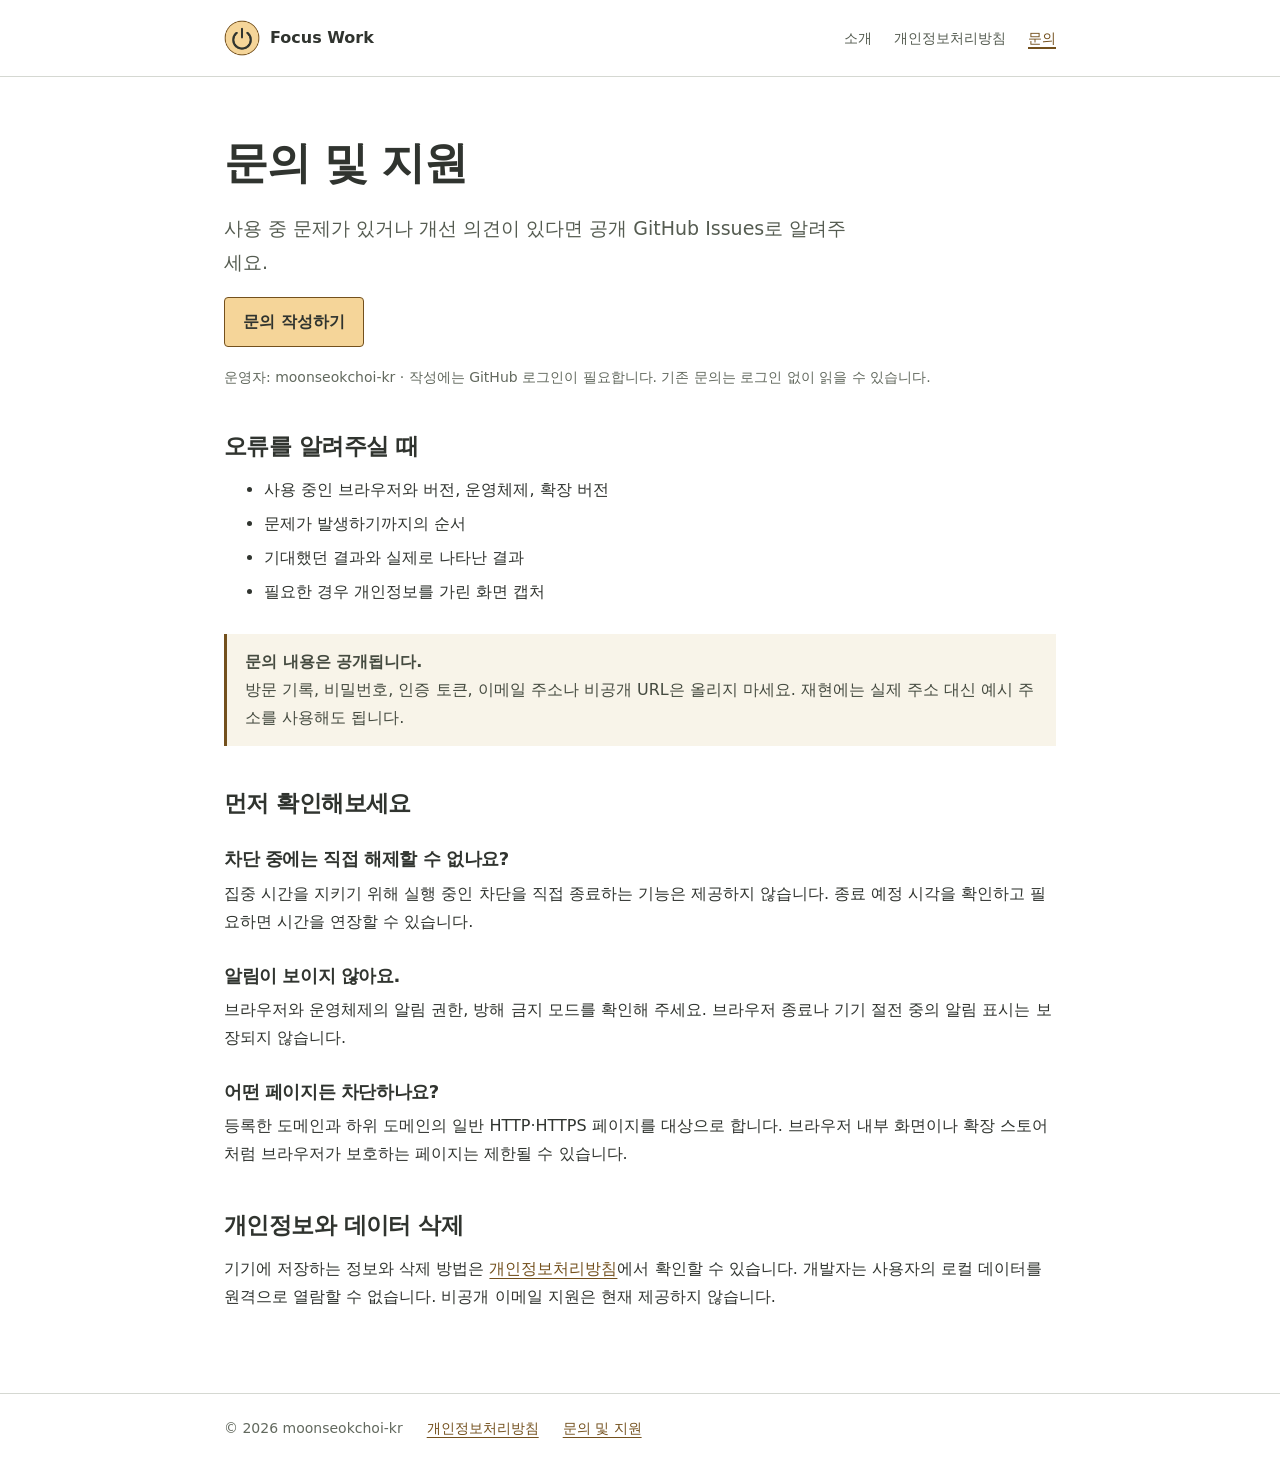
==== support.html @ 24b279e6 "docs: publish Focus Work introduction privacy and support pages" ====
<!doctype html>
<html lang="ko"><head><meta charset="utf-8"><meta name="viewport" content="width=device-width, initial-scale=1"><title>문의 및 지원 · Focus Work</title><meta name="description" content="Focus Work의 오류 신고 방법, 개인정보 보호를 위한 문의 시 주의사항과 공개 지원 창구."><meta name="referrer" content="strict-origin-when-cross-origin"><link rel="icon" href="assets/icon.png" type="image/png"><link rel="stylesheet" href="assets/style.css"></head>
<body><a class="skip" href="#main">본문으로 건너뛰기</a><header><div class="wrap header"><a class="brand" href="index.html"><img src="assets/icon.png" alt="" width="36" height="36">Focus Work</a><nav aria-label="주 메뉴"><a href="index.html">소개</a><a href="privacy.html">개인정보처리방침</a><a href="support.html" aria-current="page">문의</a></nav></div></header><main class="wrap" id="main"><h1>문의 및 지원</h1><p class="intro">사용 중 문제가 있거나 개선 의견이 있다면 공개 GitHub Issues로 알려주세요.</p><p><a class="action" href="https://github.com/moonseokchoi-kr/focus-work-site/issues/new">문의 작성하기</a></p><p class="meta">운영자: moonseokchoi-kr · 작성에는 GitHub 로그인이 필요합니다. 기존 문의는 로그인 없이 읽을 수 있습니다.</p><h2>오류를 알려주실 때</h2><ul><li>사용 중인 브라우저와 버전, 운영체제, 확장 버전</li><li>문제가 발생하기까지의 순서</li><li>기대했던 결과와 실제로 나타난 결과</li><li>필요한 경우 개인정보를 가린 화면 캡처</li></ul><div class="notice"><strong>문의 내용은 공개됩니다.</strong><br>방문 기록, 비밀번호, 인증 토큰, 이메일 주소나 비공개 URL은 올리지 마세요. 재현에는 실제 주소 대신 예시 주소를 사용해도 됩니다.</div><h2>먼저 확인해보세요</h2><h3>차단 중에는 직접 해제할 수 없나요?</h3><p>집중 시간을 지키기 위해 실행 중인 차단을 직접 종료하는 기능은 제공하지 않습니다. 종료 예정 시각을 확인하고 필요하면 시간을 연장할 수 있습니다.</p><h3>알림이 보이지 않아요.</h3><p>브라우저와 운영체제의 알림 권한, 방해 금지 모드를 확인해 주세요. 브라우저 종료나 기기 절전 중의 알림 표시는 보장되지 않습니다.</p><h3>어떤 페이지든 차단하나요?</h3><p>등록한 도메인과 하위 도메인의 일반 HTTP·HTTPS 페이지를 대상으로 합니다. 브라우저 내부 화면이나 확장 스토어처럼 브라우저가 보호하는 페이지는 제한될 수 있습니다.</p><h2>개인정보와 데이터 삭제</h2><p>기기에 저장하는 정보와 삭제 방법은 <a href="privacy.html">개인정보처리방침</a>에서 확인할 수 있습니다. 개발자는 사용자의 로컬 데이터를 원격으로 열람할 수 없습니다. 비공개 이메일 지원은 현재 제공하지 않습니다.</p></main><footer><div class="wrap"><span>© 2026 moonseokchoi-kr</span><a href="privacy.html">개인정보처리방침</a><a href="support.html">문의 및 지원</a></div></footer></body></html>
---- assets/style.css ----
*{box-sizing:border-box}html{color-scheme:light;background:#fff;color:#30342f;font-family:system-ui,-apple-system,BlinkMacSystemFont,"Segoe UI",sans-serif;line-height:1.75}body{margin:0}a{color:#73501d;text-underline-offset:4px;overflow-wrap:anywhere}a:hover{text-decoration-thickness:2px}a:focus-visible{outline:3px solid #73501d;outline-offset:5px;border-radius:2px}.skip{position:absolute;left:16px;top:-80px;padding:8px;background:#fff}.skip:focus{top:8px;z-index:2}.wrap{max-width:880px;margin:auto;padding:0 24px}header{border-bottom:1px solid #d5d8d2}.header{display:flex;align-items:center;justify-content:space-between;gap:20px;padding-top:20px;padding-bottom:20px}.brand{display:flex;gap:10px;align-items:center;color:#30342f;font-weight:700;text-decoration:none;white-space:nowrap}.brand img{width:36px;height:36px}nav{display:flex;flex-wrap:wrap;gap:8px 22px;font-size:14px}nav a{color:#555c51;text-decoration:none}nav a[aria-current=page]{color:#73501d;text-decoration:underline;text-decoration-thickness:2px}main{padding-top:56px!important;padding-bottom:64px!important}h1,h2,h3{line-height:1.35;letter-spacing:-.025em;word-break:keep-all}h1{font-size:clamp(30px,5vw,44px);margin:0 0 20px}h2{font-size:23px;margin:42px 0 14px}h3{font-size:18px;margin:28px 0 8px}p,ul,ol{margin:0 0 18px}li{margin:6px 0}.intro{max-width:640px;font-size:19px;color:#555c51}.eyebrow{font-size:14px;color:#73501d;margin-bottom:12px;font-weight:600}.notice{border-left:3px solid #73501d;background:#f8f4e9;padding:14px 18px;margin:28px 0;color:#454b40}.details{border-top:1px solid #d5d8d2;margin-top:34px}.details section{padding-top:4px}.meta{font-size:14px;color:#62695e}footer{border-top:1px solid #d5d8d2;padding:22px 0;color:#62695e;font-size:14px}footer .wrap{display:flex;flex-wrap:wrap;gap:10px 24px}.action{display:inline-block;background:#f5d599;border:1px solid #73501d;color:#30342f;padding:10px 18px;border-radius:4px;font-weight:600;text-decoration:none}.action:hover{background:#efc77f}.action:active{background:#e7b866}code{font:inherit;font-weight:600;overflow-wrap:anywhere}@media(max-width:540px){.header{align-items:flex-start;flex-direction:column;gap:14px}.wrap{padding-left:20px;padding-right:20px}main{padding-top:34px!important;padding-bottom:42px!important}nav{gap:8px 20px}h2{font-size:21px}}
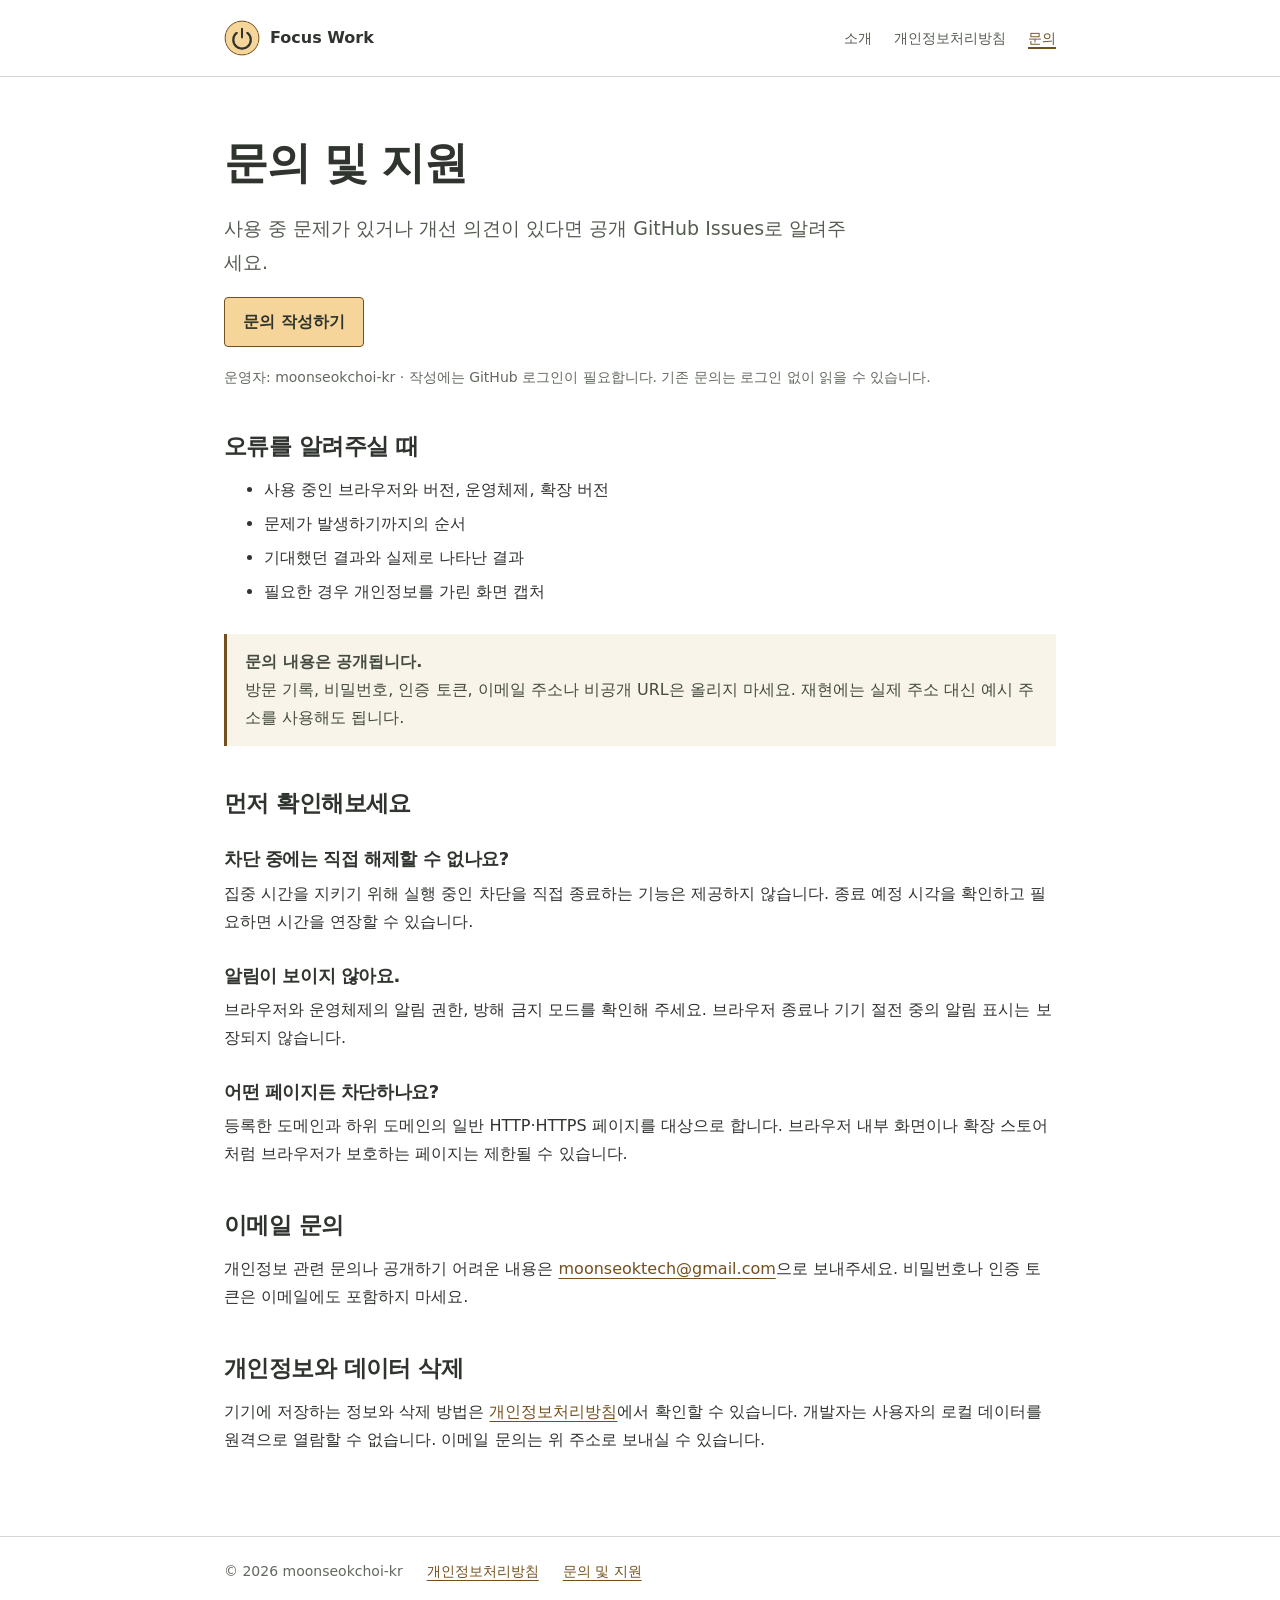
==== commit 18621dbe: "docs: add the confirmed support email" ====
--- a/support.html
+++ b/support.html
@@ -1,3 +1,3 @@
 <!doctype html>
 <html lang="ko"><head><meta charset="utf-8"><meta name="viewport" content="width=device-width, initial-scale=1"><title>문의 및 지원 · Focus Work</title><meta name="description" content="Focus Work의 오류 신고 방법, 개인정보 보호를 위한 문의 시 주의사항과 공개 지원 창구."><meta name="referrer" content="strict-origin-when-cross-origin"><link rel="icon" href="assets/icon.png" type="image/png"><link rel="stylesheet" href="assets/style.css"></head>
-<body><a class="skip" href="#main">본문으로 건너뛰기</a><header><div class="wrap header"><a class="brand" href="index.html"><img src="assets/icon.png" alt="" width="36" height="36">Focus Work</a><nav aria-label="주 메뉴"><a href="index.html">소개</a><a href="privacy.html">개인정보처리방침</a><a href="support.html" aria-current="page">문의</a></nav></div></header><main class="wrap" id="main"><h1>문의 및 지원</h1><p class="intro">사용 중 문제가 있거나 개선 의견이 있다면 공개 GitHub Issues로 알려주세요.</p><p><a class="action" href="https://github.com/moonseokchoi-kr/focus-work-site/issues/new">문의 작성하기</a></p><p class="meta">운영자: moonseokchoi-kr · 작성에는 GitHub 로그인이 필요합니다. 기존 문의는 로그인 없이 읽을 수 있습니다.</p><h2>오류를 알려주실 때</h2><ul><li>사용 중인 브라우저와 버전, 운영체제, 확장 버전</li><li>문제가 발생하기까지의 순서</li><li>기대했던 결과와 실제로 나타난 결과</li><li>필요한 경우 개인정보를 가린 화면 캡처</li></ul><div class="notice"><strong>문의 내용은 공개됩니다.</strong><br>방문 기록, 비밀번호, 인증 토큰, 이메일 주소나 비공개 URL은 올리지 마세요. 재현에는 실제 주소 대신 예시 주소를 사용해도 됩니다.</div><h2>먼저 확인해보세요</h2><h3>차단 중에는 직접 해제할 수 없나요?</h3><p>집중 시간을 지키기 위해 실행 중인 차단을 직접 종료하는 기능은 제공하지 않습니다. 종료 예정 시각을 확인하고 필요하면 시간을 연장할 수 있습니다.</p><h3>알림이 보이지 않아요.</h3><p>브라우저와 운영체제의 알림 권한, 방해 금지 모드를 확인해 주세요. 브라우저 종료나 기기 절전 중의 알림 표시는 보장되지 않습니다.</p><h3>어떤 페이지든 차단하나요?</h3><p>등록한 도메인과 하위 도메인의 일반 HTTP·HTTPS 페이지를 대상으로 합니다. 브라우저 내부 화면이나 확장 스토어처럼 브라우저가 보호하는 페이지는 제한될 수 있습니다.</p><h2>개인정보와 데이터 삭제</h2><p>기기에 저장하는 정보와 삭제 방법은 <a href="privacy.html">개인정보처리방침</a>에서 확인할 수 있습니다. 개발자는 사용자의 로컬 데이터를 원격으로 열람할 수 없습니다. 비공개 이메일 지원은 현재 제공하지 않습니다.</p></main><footer><div class="wrap"><span>© 2026 moonseokchoi-kr</span><a href="privacy.html">개인정보처리방침</a><a href="support.html">문의 및 지원</a></div></footer></body></html>
+<body><a class="skip" href="#main">본문으로 건너뛰기</a><header><div class="wrap header"><a class="brand" href="index.html"><img src="assets/icon.png" alt="" width="36" height="36">Focus Work</a><nav aria-label="주 메뉴"><a href="index.html">소개</a><a href="privacy.html">개인정보처리방침</a><a href="support.html" aria-current="page">문의</a></nav></div></header><main class="wrap" id="main"><h1>문의 및 지원</h1><p class="intro">사용 중 문제가 있거나 개선 의견이 있다면 공개 GitHub Issues로 알려주세요.</p><p><a class="action" href="https://github.com/moonseokchoi-kr/focus-work-site/issues/new">문의 작성하기</a></p><p class="meta">운영자: moonseokchoi-kr · 작성에는 GitHub 로그인이 필요합니다. 기존 문의는 로그인 없이 읽을 수 있습니다.</p><h2>오류를 알려주실 때</h2><ul><li>사용 중인 브라우저와 버전, 운영체제, 확장 버전</li><li>문제가 발생하기까지의 순서</li><li>기대했던 결과와 실제로 나타난 결과</li><li>필요한 경우 개인정보를 가린 화면 캡처</li></ul><div class="notice"><strong>문의 내용은 공개됩니다.</strong><br>방문 기록, 비밀번호, 인증 토큰, 이메일 주소나 비공개 URL은 올리지 마세요. 재현에는 실제 주소 대신 예시 주소를 사용해도 됩니다.</div><h2>먼저 확인해보세요</h2><h3>차단 중에는 직접 해제할 수 없나요?</h3><p>집중 시간을 지키기 위해 실행 중인 차단을 직접 종료하는 기능은 제공하지 않습니다. 종료 예정 시각을 확인하고 필요하면 시간을 연장할 수 있습니다.</p><h3>알림이 보이지 않아요.</h3><p>브라우저와 운영체제의 알림 권한, 방해 금지 모드를 확인해 주세요. 브라우저 종료나 기기 절전 중의 알림 표시는 보장되지 않습니다.</p><h3>어떤 페이지든 차단하나요?</h3><p>등록한 도메인과 하위 도메인의 일반 HTTP·HTTPS 페이지를 대상으로 합니다. 브라우저 내부 화면이나 확장 스토어처럼 브라우저가 보호하는 페이지는 제한될 수 있습니다.</p><h2>이메일 문의</h2><p>개인정보 관련 문의나 공개하기 어려운 내용은 <a href="mailto:moonseoktech@gmail.com">moonseoktech@gmail.com</a>으로 보내주세요. 비밀번호나 인증 토큰은 이메일에도 포함하지 마세요.</p><h2>개인정보와 데이터 삭제</h2><p>기기에 저장하는 정보와 삭제 방법은 <a href="privacy.html">개인정보처리방침</a>에서 확인할 수 있습니다. 개발자는 사용자의 로컬 데이터를 원격으로 열람할 수 없습니다. 이메일 문의는 위 주소로 보내실 수 있습니다.</p></main><footer><div class="wrap"><span>© 2026 moonseokchoi-kr</span><a href="privacy.html">개인정보처리방침</a><a href="support.html">문의 및 지원</a></div></footer></body></html>
